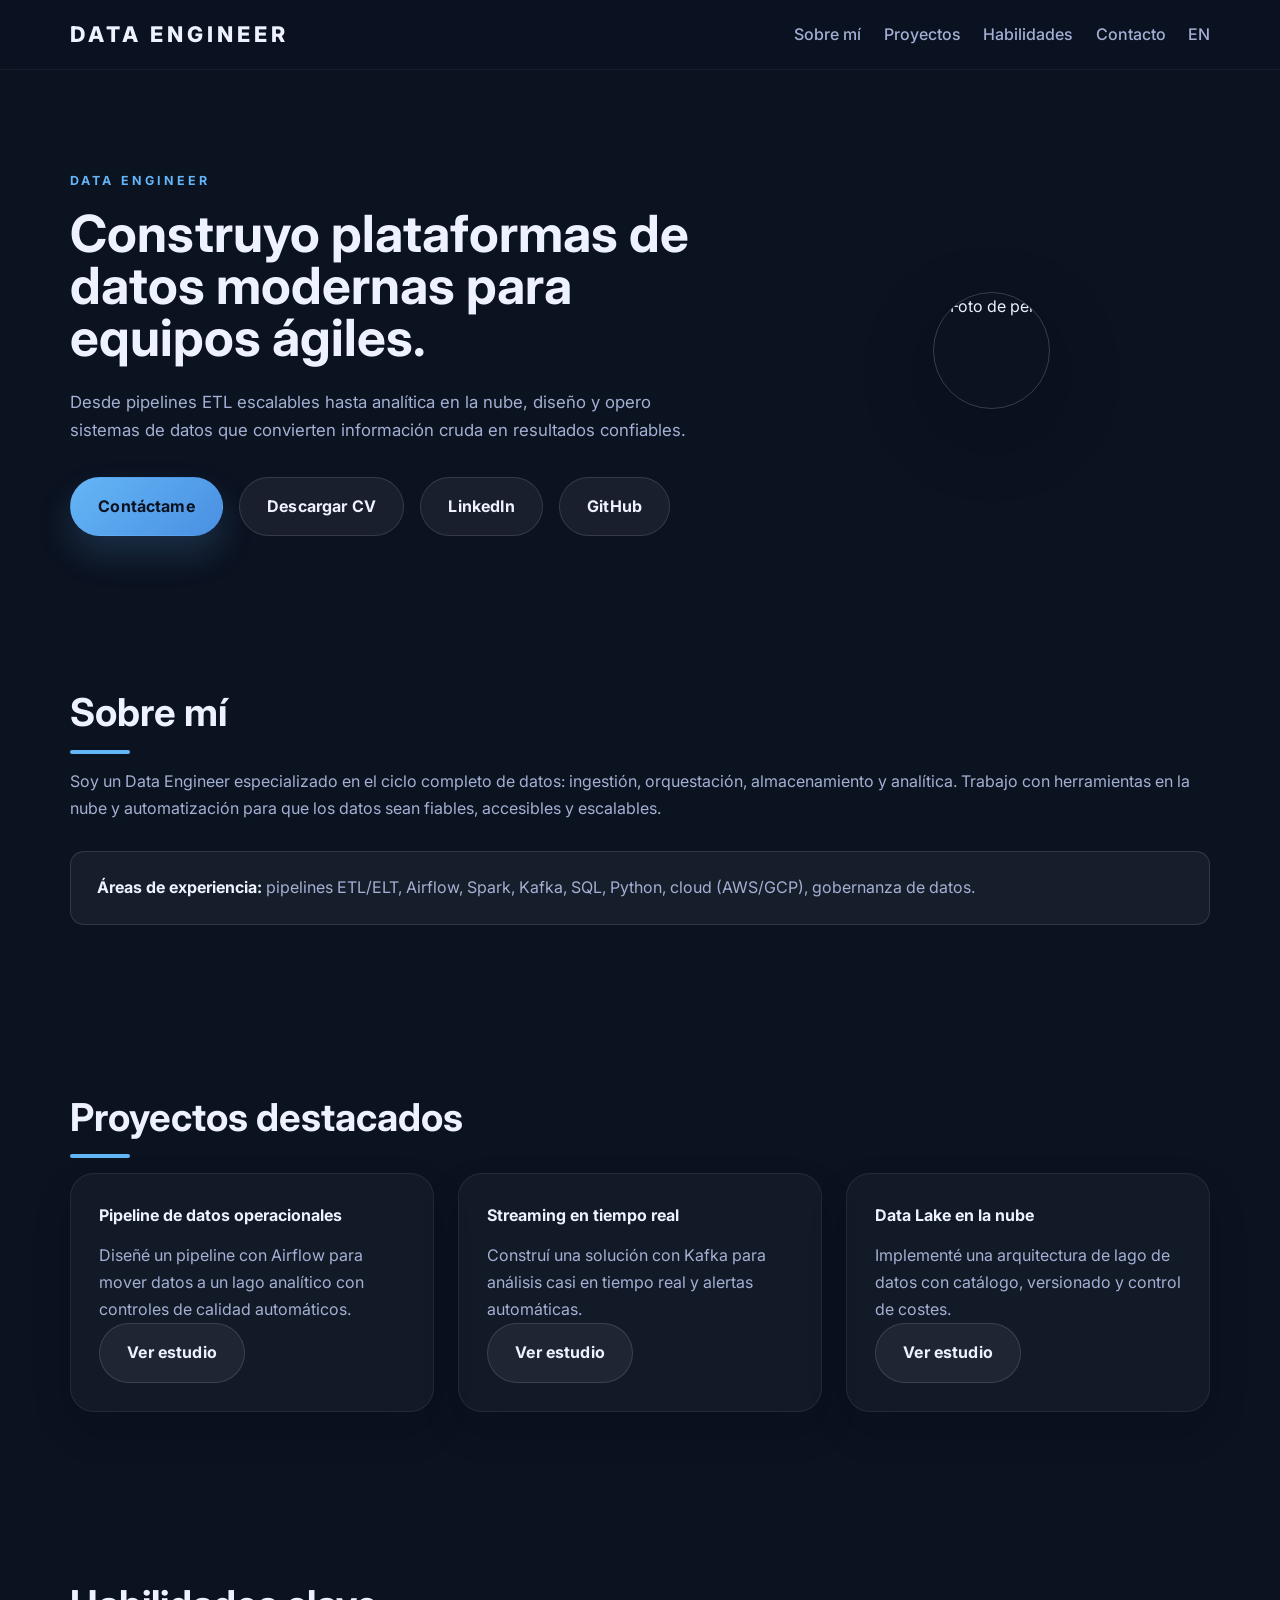
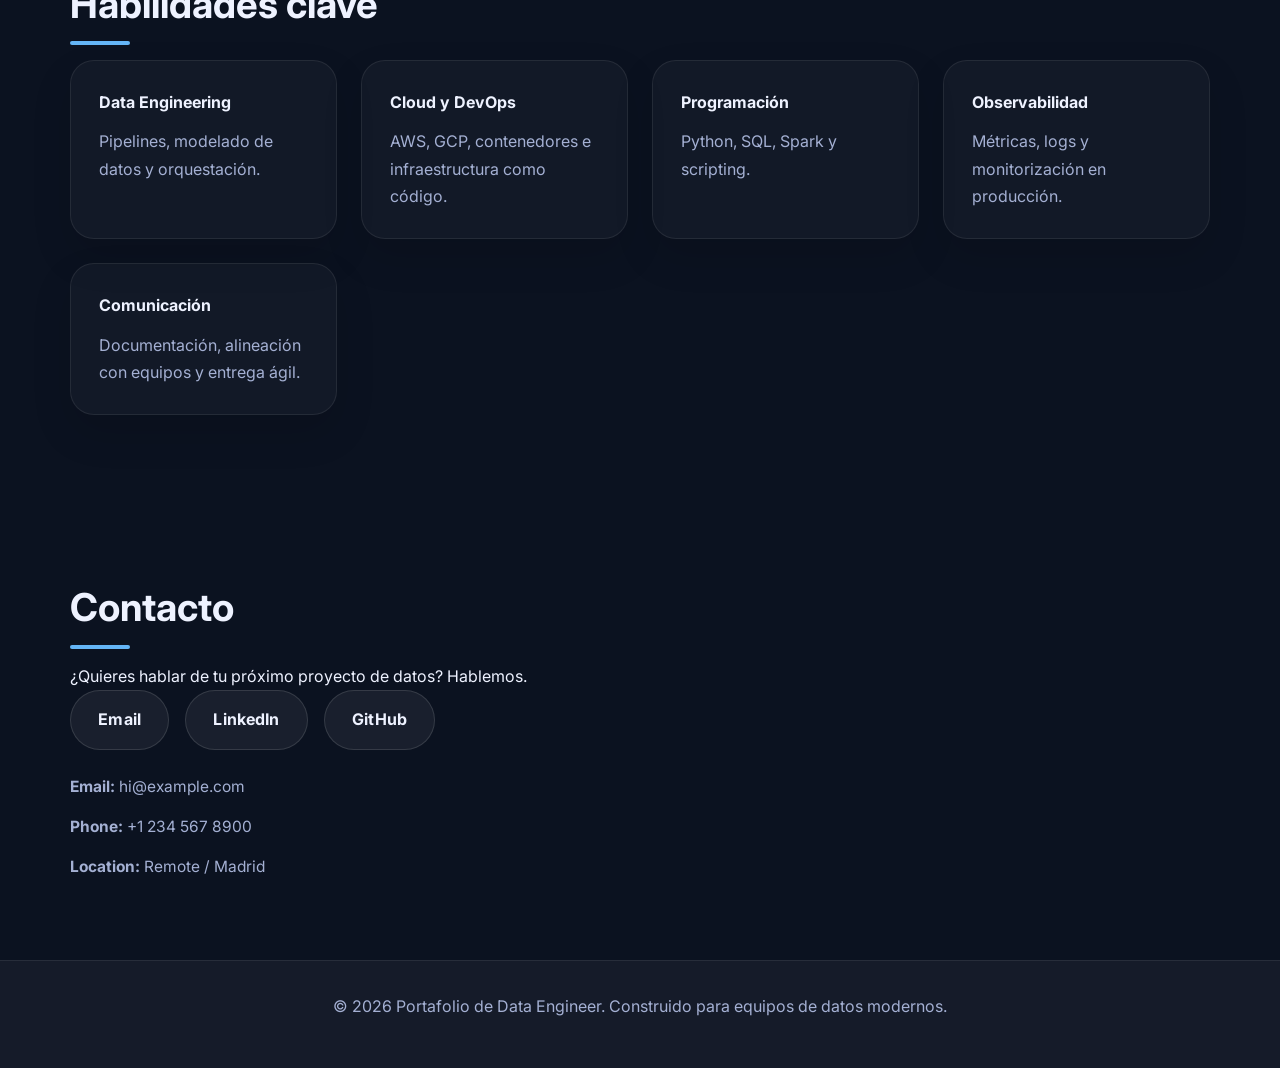
==== index_es.html @ 2ae7975a "Update index_es.html" ====
<!DOCTYPE html>
<html lang="es">
<head>
    <meta charset="UTF-8">
    <meta name="viewport" content="width=device-width, initial-scale=1.0">
    <meta name="description" content="Sitio personal de un Data Engineer que diseña plataformas y pipelines de datos escalables.">
    <title>Portafolio de Data Engineer</title>
    <link href="https://fonts.googleapis.com/css2?family=Inter:wght@300;400;600;700;800&display=swap" rel="stylesheet">
    <link rel="stylesheet" href="styles.css">
</head>
<body>
    <header class="header">
        <nav class="navbar">
            <div class="container nav-inner">
                <a class="logo" href="index_es.html">Data Engineer</a>
                <button class="nav-toggle" aria-controls="primary-navigation" aria-expanded="false">
                    <span class="sr-only">Abrir menú móvil</span>
                    <span class="hamburger"></span>
                </button>
                <ul id="primary-navigation" class="nav-links">
                    <li><a href="#about">Sobre mí</a></li>
                    <li><a href="#projects">Proyectos</a></li>
                    <li><a href="#skills">Habilidades</a></li>
                    <li><a href="#contact">Contacto</a></li>
                    <li><a class="lang-switch" href="index.html" target="_self">EN</a></li>
                </ul>
            </div>
        </nav>
    </header>

    <main>
        <section class="hero">
            <div class="hero-network">
                <span class="node node-1"></span>
                <span class="node node-2"></span>
                <span class="node node-3"></span>
                <span class="node node-4"></span>
                <span class="line line-1"></span>
                <span class="line line-2"></span>
                <span class="line line-3"></span>
            </div>
            <div class="container hero-inner">
                <div class="hero-content">
                    <p class="eyebrow">DATA ENGINEER</p>
                    <h1>Construyo plataformas de datos modernas para equipos ágiles.</h1>
                    <p class="subtitle">Desde pipelines ETL escalables hasta analítica en la nube, diseño y opero sistemas de datos que convierten información cruda en resultados confiables.</p>
                    <div class="hero-ctas">
                        <a href="#contact" class="btn btn-primary">Contáctame</a>
                        <a href="assets/Ismael_Bovingdon_Castillejo_CV.pdf" download class="btn btn-secondary" target="_blank" rel="noopener">Descargar CV</a>
                        <a href="https://www.linkedin.com/in/ismael-bovingdon-castillejo-6a775074/" class="btn btn-secondary" target="_blank" rel="noopener">LinkedIn</a>
                        <a href="https://github.com/I-Bovingdon" class="btn btn-secondary" target="_blank" rel="noopener">GitHub</a>
                    </div>
                </div>
                <div class="hero-image">
                    <div class="hero-shape">
                        <span class="shape shape-1"></span>
                        <span class="shape shape-2"></span>
                        <span class="shape shape-3"></span>
                        <img src="assets/profile02.png" alt="Foto de perfil" loading="lazy">
                    </div>
                </div>
            </div>
        </section>

        <section id="about" class="section about">
            <div class="container">
                <h3>Sobre mí</h3>
                <p>Soy un Data Engineer especializado en el ciclo completo de datos: ingestión, orquestación, almacenamiento y analítica. Trabajo con herramientas en la nube y automatización para que los datos sean fiables, accesibles y escalables.</p>
                <div class="highlight-box">
                    <p><strong>Áreas de experiencia:</strong> pipelines ETL/ELT, Airflow, Spark, Kafka, SQL, Python, cloud (AWS/GCP), gobernanza de datos.</p>
                </div>
            </div>
        </section>

        <section id="projects" class="section projects">
            <div class="container">
                <h3>Proyectos destacados</h3>
                <div class="projects-grid">
                    <div class="project-card">
                        <h4>Pipeline de datos operacionales</h4>
                        <p>Diseñé un pipeline con Airflow para mover datos a un lago analítico con controles de calidad automáticos.</p>
                        <a href="#" class="btn btn-secondary">Ver estudio</a>
                    </div>
                    <div class="project-card">
                        <h4>Streaming en tiempo real</h4>
                        <p>Construí una solución con Kafka para análisis casi en tiempo real y alertas automáticas.</p>
                        <a href="#" class="btn btn-secondary">Ver estudio</a>
                    </div>
                    <div class="project-card">
                        <h4>Data Lake en la nube</h4>
                        <p>Implementé una arquitectura de lago de datos con catálogo, versionado y control de costes.</p>
                        <a href="#" class="btn btn-secondary">Ver estudio</a>
                    </div>
                </div>
            </div>
        </section>

        <section id="skills" class="section skills">
            <div class="container">
                <h3>Habilidades clave</h3>
                <div class="skills-grid">
                    <div class="skill-card">
                        <h4>Data Engineering</h4>
                        <p>Pipelines, modelado de datos y orquestación.</p>
                    </div>
                    <div class="skill-card">
                        <h4>Cloud y DevOps</h4>
                        <p>AWS, GCP, contenedores e infraestructura como código.</p>
                    </div>
                    <div class="skill-card">
                        <h4>Programación</h4>
                        <p>Python, SQL, Spark y scripting.</p>
                    </div>
                    <div class="skill-card">
                        <h4>Observabilidad</h4>
                        <p>Métricas, logs y monitorización en producción.</p>
                    </div>
                    <div class="skill-card">
                        <h4>Comunicación</h4>
                        <p>Documentación, alineación con equipos y entrega ágil.</p>
                    </div>
                </div>
            </div>
        </section>

        <section id="contact" class="section contact">
            <div class="container">
                <h3>Contacto</h3>
                <p>¿Quieres hablar de tu próximo proyecto de datos? Hablemos.</p>
                <div class="contact-info">
                    <a href="mailto:hi@example.com" class="btn btn-secondary">Email</a>
                    <a href="https://www.linkedin.com/in/ismael-bovingdon-castillejo-6a775074/" class="btn btn-secondary" target="_blank" rel="noopener">LinkedIn</a>
                    <a href="https://github.com/I-Bovingdon" class="btn btn-secondary" target="_blank" rel="noopener">GitHub</a>
                </div>
                <div class="contact-details">
                    <div><strong>Email:</strong> hi@example.com</div>
                    <div><strong>Phone:</strong> +1 234 567 8900</div>
                    <div><strong>Location:</strong> Remote / Madrid</div>
                </div>
            </div>
        </section>
    </main>

    <footer class="footer">
        <div class="container">
            <p>&copy; 2026 Portafolio de Data Engineer. Construido para equipos de datos modernos.</p>
        </div>
    </footer>

    <script src="WEB/app.js"></script>
</body>
</html>
---- styles.css ----
/* =============================================================
   PERSONAL DATA ENGINEER PORTFOLIO STYLES
   ============================================================= */

:root {
    --bg: #0b1220;
    --surface: #12203d;
    --surface-2: #17274d;
    --surface-soft: #1f2e55;
    --text: #eef2ff;
    --muted: #a4b0d3;
    --accent: #64b5f6;
    --accent-strong: #4a90e2;
    --accent-soft: rgba(100, 181, 246, 0.12);
    --border: rgba(255,255,255,0.08);
    --shadow: 0 24px 80px rgba(0, 0, 0, 0.18);
    --radius: 24px;
    --radius-sm: 14px;
    --transition: 0.3s ease;
}

* {
    margin: 0;
    padding: 0;
    box-sizing: border-box;
}

html {
    scroll-behavior: smooth;
}

body {
    font-family: 'Inter', 'Segoe UI', Tahoma, Geneva, Verdana, sans-serif;
    background-color: var(--bg);
    color: var(--text);
    min-height: 100vh;
    line-height: 1.7;
}

img {
    max-width: 100%;
    display: block;
}

a {
    color: inherit;
    text-decoration: none;
}

button {
    font: inherit;
}

.container {
    width: min(1140px, calc(100% - 2rem));
    margin: 0 auto;
}

.header {
    position: sticky;
    top: 0;
    z-index: 100;
    backdrop-filter: blur(12px);
    background: rgba(11, 18, 32, 0.88);
    border-bottom: 1px solid rgba(255,255,255,0.05);
}

.navbar {
    padding: 1rem 0;
}

.navbar .container {
    display: flex;
    align-items: center;
    justify-content: space-between;
    gap: 1rem;
}

.logo {
    font-size: 1.35rem;
    font-weight: 800;
    letter-spacing: 0.18em;
    text-transform: uppercase;
    color: var(--text);
}

.nav-links {
    display: flex;
    align-items: center;
    gap: 1.4rem;
    list-style: none;
}

.nav-links a {
    position: relative;
    color: var(--muted);
    font-weight: 500;
    transition: color var(--transition);
}

.nav-links a:hover,
.nav-links a:focus-visible {
    color: var(--text);
}

.nav-links a::after {
    content: '';
    position: absolute;
    left: 0;
    bottom: -6px;
    width: 0;
    height: 2px;
    background: var(--accent);
    transition: width var(--transition);
}

.nav-links a:hover::after,
.nav-links a:focus-visible::after {
    width: 100%;
}

.nav-toggle {
    display: none;
    border: 1px solid rgba(255,255,255,0.08);
    background: transparent;
    color: var(--text);
    width: 44px;
    height: 44px;
    border-radius: 12px;
    align-items: center;
    justify-content: center;
    cursor: pointer;
}

.nav-toggle .hamburger,
.nav-toggle .hamburger::before,
.nav-toggle .hamburger::after {
    content: '';
    display: block;
    width: 20px;
    height: 2px;
    background: var(--text);
    border-radius: 999px;
}

.nav-toggle .hamburger::before {
    transform: translateY(-6px);
}

.nav-toggle .hamburger::after {
    transform: translateY(4px);
}

.hero {
    padding: 6rem 0 4rem;
}

.hero-inner {
    display: grid;
    grid-template-columns: minmax(0, 1.2fr) minmax(280px, 0.8fr);
    gap: 3rem;
    align-items: center;
}

.hero-content {
    max-width: 620px;
}

.eyebrow {
    display: inline-block;
    margin-bottom: 1rem;
    letter-spacing: 0.25em;
    text-transform: uppercase;
    color: var(--accent);
    font-size: 0.78rem;
    font-weight: 700;
}

.hero h1 {
    font-size: clamp(2.75rem, 4vw, 4.25rem);
    line-height: 1.02;
    margin-bottom: 1.5rem;
}

.subtitle {
    max-width: 680px;
    color: var(--muted);
    font-size: 1.05rem;
    margin-bottom: 2rem;
}

.hero-ctas {
    display: flex;
    flex-wrap: wrap;
    gap: 1rem;
}

.btn {
    display: inline-flex;
    align-items: center;
    justify-content: center;
    padding: 0.95rem 1.7rem;
    border-radius: 999px;
    font-weight: 700;
    letter-spacing: 0.01em;
    transition: transform var(--transition), box-shadow var(--transition), background var(--transition), color var(--transition);
    border: 1px solid transparent;
}

.btn-primary {
    background: linear-gradient(135deg, var(--accent), var(--accent-strong));
    color: var(--bg);
    box-shadow: 0 18px 35px rgba(100, 181, 246, 0.18);
}

.btn-primary:hover,
.btn-primary:focus-visible {
    transform: translateY(-2px);
    box-shadow: 0 24px 40px rgba(100, 181, 246, 0.25);
}

.btn-secondary {
    background: rgba(255,255,255,0.06);
    color: var(--text);
    border-color: rgba(255,255,255,0.12);
}

.btn-secondary:hover,
.btn-secondary:focus-visible {
    transform: translateY(-2px);
    background: rgba(255,255,255,0.12);
}

.hero-image {
    display: grid;
    place-items: center;
}

.hero-image img {
    width: min(100%, 360px);
    aspect-ratio: 1 / 1;
    object-fit: cover;
    border-radius: 50%;
    border: 1px solid rgba(255,255,255,0.18);
    box-shadow: var(--shadow);
}

.section {
    padding: 5rem 0;
}

.section h3 {
    font-size: clamp(2rem, 3vw, 2.6rem);
    margin-bottom: 1.4rem;
    color: var(--text);
    position: relative;
}

.section h3::after {
    content: '';
    position: absolute;
    left: 0;
    bottom: -8px;
    width: 60px;
    height: 4px;
    background: var(--accent);
    border-radius: 999px;
}

.highlight-box {
    margin-top: 1.8rem;
    padding: 1.4rem 1.6rem;
    border: 1px solid rgba(255,255,255,0.12);
    background: rgba(255,255,255,0.05);
    border-radius: var(--radius-sm);
    color: var(--text);
}

.highlight-box strong {
    color: var(--text);
}

.projects-grid,
.skills-grid {
    display: grid;
    grid-template-columns: repeat(auto-fit, minmax(240px, 1fr));
    gap: 1.5rem;
}

.project-card,
.skill-card {
    background: rgba(255,255,255,0.03);
    border: 1px solid rgba(255,255,255,0.08);
    border-radius: var(--radius);
    padding: 1.75rem;
    box-shadow: 0 18px 40px rgba(0, 0, 0, 0.12);
    transition: transform var(--transition), border-color var(--transition), box-shadow var(--transition);
}

.project-card:hover,
.project-card:focus-within,
.skill-card:hover,
.skill-card:focus-within {
    transform: translateY(-6px);
    border-color: rgba(100, 181, 246, 0.32);
    box-shadow: 0 26px 55px rgba(0, 0, 0, 0.18);
}

.project-card h4,
.skill-card h4 {
    color: var(--text);
    margin-bottom: 0.8rem;
}

.project-card p,
.skill-card p,
.about p,
.contact-details div {
    color: var(--muted);
}

.timeline {
    display: grid;
    gap: 1.5rem;
}

.timeline-item {
    background: rgba(255,255,255,0.04);
    border: 1px solid rgba(255,255,255,0.08);
    border-radius: var(--radius);
    padding: 1.4rem 1.6rem;
}

.timeline-item h4 {
    font-size: 1.1rem;
    margin-bottom: 0.5rem;
}

.timeline-item .period {
    color: var(--accent);
    font-weight: 700;
    margin-bottom: 0.9rem;
    display: inline-block;
}

.contact-info {
    display: flex;
    flex-wrap: wrap;
    gap: 1rem;
    margin-bottom: 1.5rem;
}

.contact-details {
    display: grid;
    gap: 0.85rem;
    color: var(--muted);
    font-size: 0.97rem;
}

.footer {
    padding: 2rem 0 3rem;
    background: rgba(255,255,255,0.04);
    border-top: 1px solid rgba(255,255,255,0.08);
    text-align: center;
    color: var(--muted);
}

.footer p {
    margin: 0;
}

.sr-only {
    position: absolute;
    width: 1px;
    height: 1px;
    padding: 0;
    overflow: hidden;
    clip: rect(0,0,0,0);
    white-space: nowrap;
    border: 0;
}

@media (max-width: 900px) {
    .hero-inner {
        grid-template-columns: 1fr;
    }
    .hero {
        padding-top: 5rem;
    }
}

@media (max-width: 768px) {
    .nav-toggle {
        display: inline-flex;
    }
    .nav-links {
        position: absolute;
        top: 100%;
        right: 1rem;
        background: rgba(11, 18, 32, 0.98);
        flex-direction: column;
        align-items: flex-start;
        width: min(260px, calc(100vw - 2rem));
        padding: 1rem;
        border: 1px solid rgba(255,255,255,0.08);
        border-radius: 20px;
        opacity: 0;
        pointer-events: none;
        transform: translateY(10px);
        transition: opacity var(--transition), transform var(--transition);
    }
    .nav-links.open {
        opacity: 1;
        pointer-events: auto;
        transform: translateY(0);
    }
    .nav-links li {
        width: 100%;
    }
    .nav-links a {
        width: 100%;
        padding: 0.75rem 0;
        border-bottom: 1px solid rgba(255,255,255,0.05);
    }
    .nav-links a:last-child {
        border-bottom: 0;
    }
    .hero {
        padding-bottom: 3rem;
    }
    .hero-content,
    .hero-image {
        text-align: center;
    }
    .hero-content {
        margin: 0 auto;
    }
    .hero-ctas {
        justify-content: center;
    }
    .hero-image img {
        width: 280px;
        height: auto;
    }
}

@media (max-width: 560px) {
    .hero h1 {
        font-size: 2.2rem;
    }
    .hero-image img {
        width: 100%;
        max-width: 260px;
    }
    .btn {
        width: 100%;
    }
    .contact-info {
        flex-direction: column;
    }
    .projects-grid,
    .skills-grid {
        grid-template-columns: 1fr;
    }
}
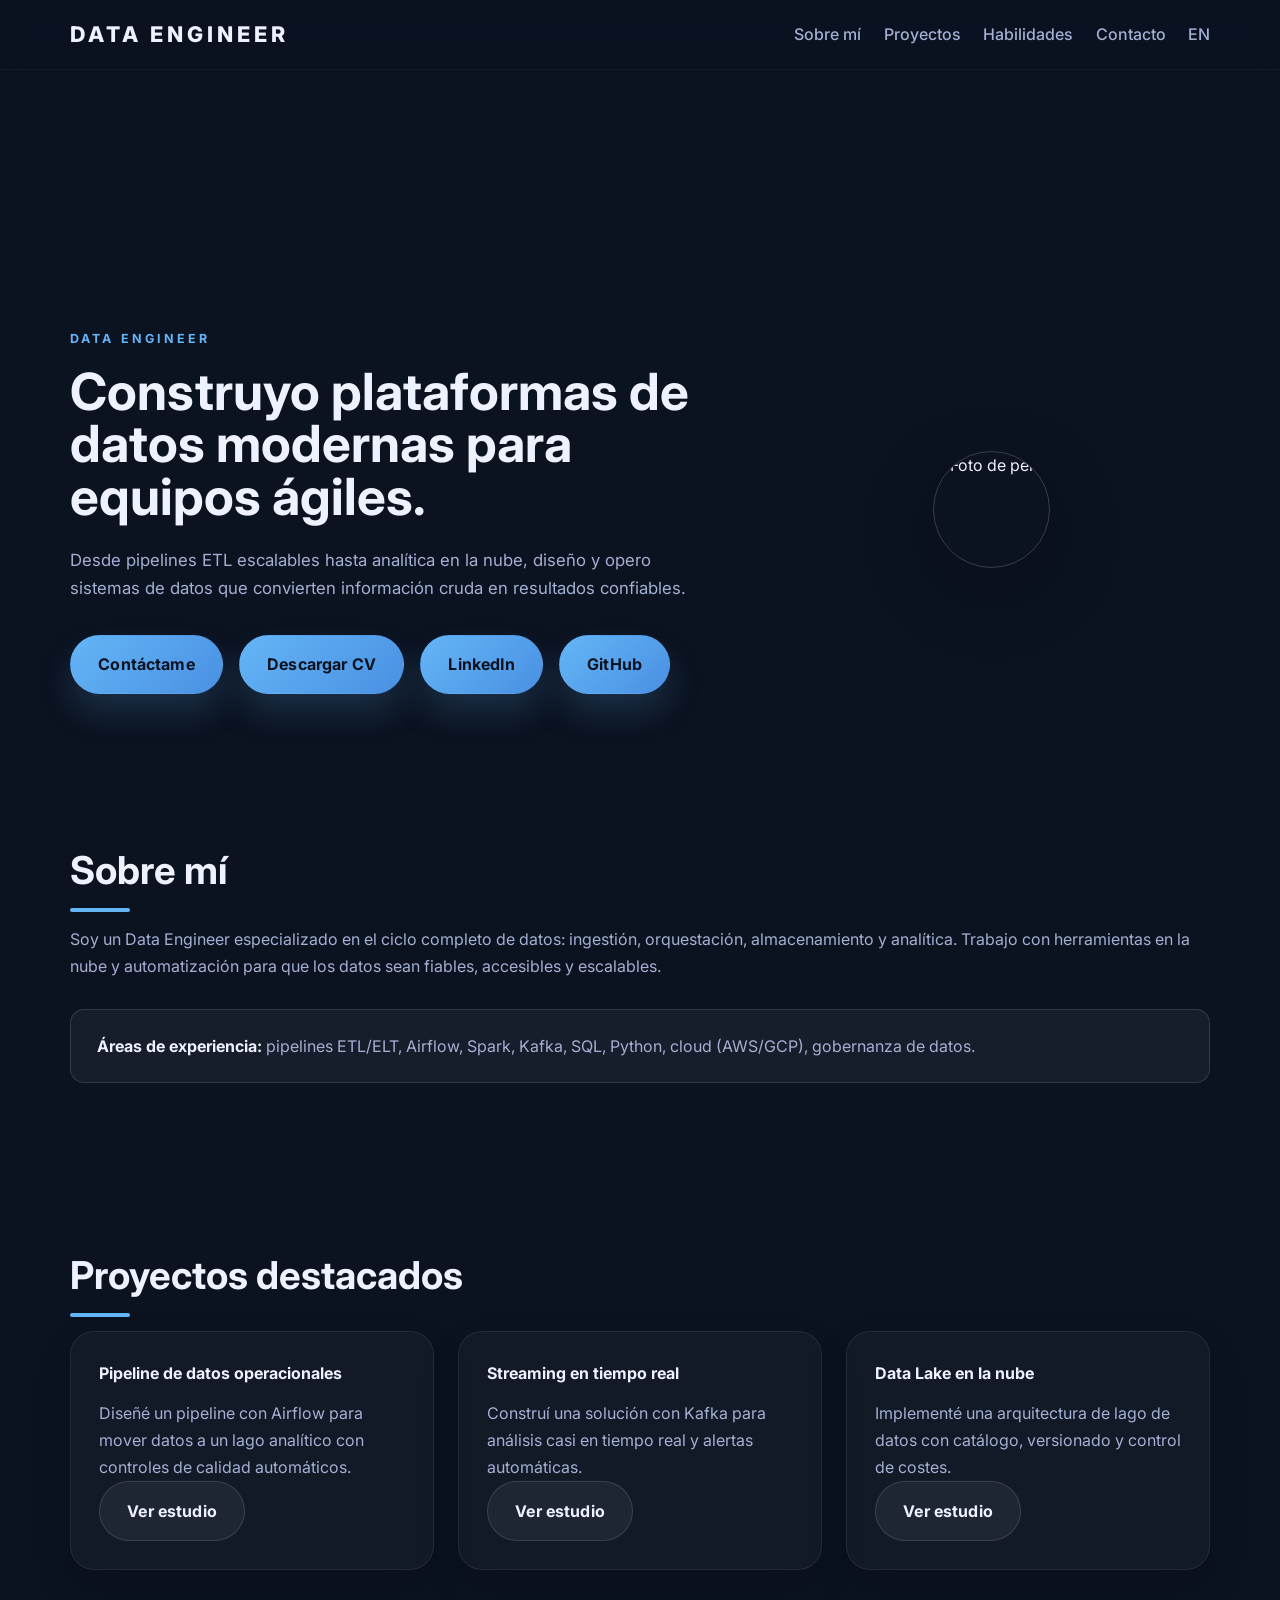
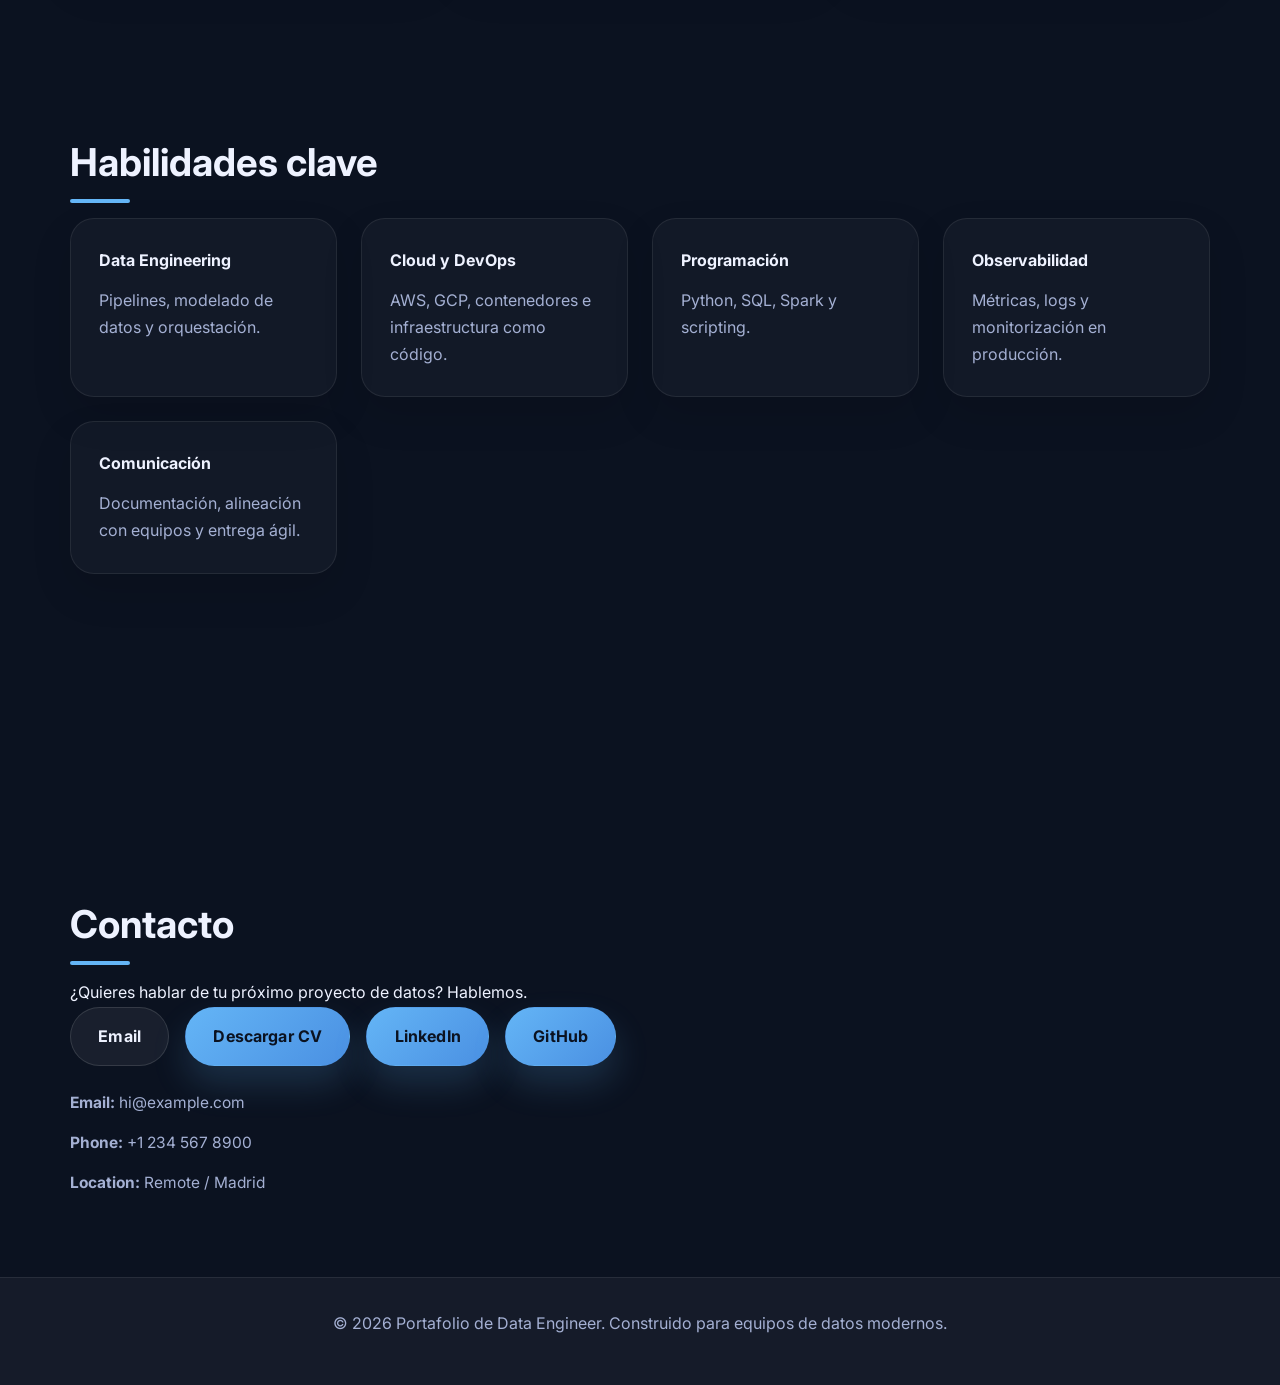
==== commit 37aaa4c3: "Update index_es.html" ====
--- a/index_es.html
+++ b/index_es.html
@@ -30,15 +30,8 @@
 
     <main>
         <section class="hero">
-            <div class="hero-network">
-                <span class="node node-1"></span>
-                <span class="node node-2"></span>
-                <span class="node node-3"></span>
-                <span class="node node-4"></span>
-                <span class="line line-1"></span>
-                <span class="line line-2"></span>
-                <span class="line line-3"></span>
-            </div>
+            <video class="bg-video hero-video" autoplay muted playsinline preload="auto" src="https://media2.giphy.com/media/v1.Y2lkPTc5MGI3NjExd3FuNjlzeW1qNTVpdWRteTZoZ25xejUwaXB4MjhqenVya2VucXRuOSZlcD12MV9pbnRlcm5hbF9naWZfYnlfaWQmY3Q9Zw/lbcLMX9B6sTsGjUmS3/giphy.mp4"></video>
+            
             <div class="container hero-inner">
                 <div class="hero-content">
                     <p class="eyebrow">DATA ENGINEER</p>
@@ -46,9 +39,9 @@
                     <p class="subtitle">Desde pipelines ETL escalables hasta analítica en la nube, diseño y opero sistemas de datos que convierten información cruda en resultados confiables.</p>
                     <div class="hero-ctas">
                         <a href="#contact" class="btn btn-primary">Contáctame</a>
-                        <a href="assets/Ismael_Bovingdon_Castillejo_CV.pdf" download class="btn btn-secondary" target="_blank" rel="noopener">Descargar CV</a>
-                        <a href="https://www.linkedin.com/in/ismael-bovingdon-castillejo-6a775074/" class="btn btn-secondary" target="_blank" rel="noopener">LinkedIn</a>
-                        <a href="https://github.com/I-Bovingdon" class="btn btn-secondary" target="_blank" rel="noopener">GitHub</a>
+                        <a href="assets/CV_Ismael_Bovingdon_Data_Engineer_2026.docx.pdf" download class="btn btn-primary" target="_blank" rel="noopener">Descargar CV</a>
+                        <a href="https://www.linkedin.com/in/ismael-bovingdon-castillejo-6a775074/" class="btn btn-primary" target="_blank" rel="noopener">LinkedIn</a>
+                        <a href="https://github.com/I-Bovingdon" class="btn btn-primary" target="_blank" rel="noopener">GitHub</a>
                     </div>
                 </div>
                 <div class="hero-image">
@@ -124,13 +117,15 @@
         </section>
 
         <section id="contact" class="section contact">
+            <video class="bg-video contact-video" autoplay muted playsinline preload="auto" src="https://media2.giphy.com/media/v1.Y2lkPTc5MGI3NjExamc4YTRidnVkdWh6cnpud28za2toeDNoeWRrc3J2a3gwOWFhOW96YSZlcD12MV9pbnRlcm5hbF9naWZfYnlfaWQmY3Q9Zw/7b8jdNUoFBdcoILjjv/giphy.mp4"></video>
             <div class="container">
                 <h3>Contacto</h3>
                 <p>¿Quieres hablar de tu próximo proyecto de datos? Hablemos.</p>
                 <div class="contact-info">
                     <a href="mailto:hi@example.com" class="btn btn-secondary">Email</a>
-                    <a href="https://www.linkedin.com/in/ismael-bovingdon-castillejo-6a775074/" class="btn btn-secondary" target="_blank" rel="noopener">LinkedIn</a>
-                    <a href="https://github.com/I-Bovingdon" class="btn btn-secondary" target="_blank" rel="noopener">GitHub</a>
+                    <a href="assets/CV_Ismael_Bovingdon_Data_Engineer_2026.docx.pdf" download class="btn btn-primary" target="_blank" rel="noopener">Descargar CV</a>
+                    <a href="https://www.linkedin.com/in/ismael-bovingdon-castillejo-6a775074/" class="btn btn-primary" target="_blank" rel="noopener">LinkedIn</a>
+                    <a href="https://github.com/I-Bovingdon" class="btn btn-primary" target="_blank" rel="noopener">GitHub</a>
                 </div>
                 <div class="contact-details">
                     <div><strong>Email:</strong> hi@example.com</div>
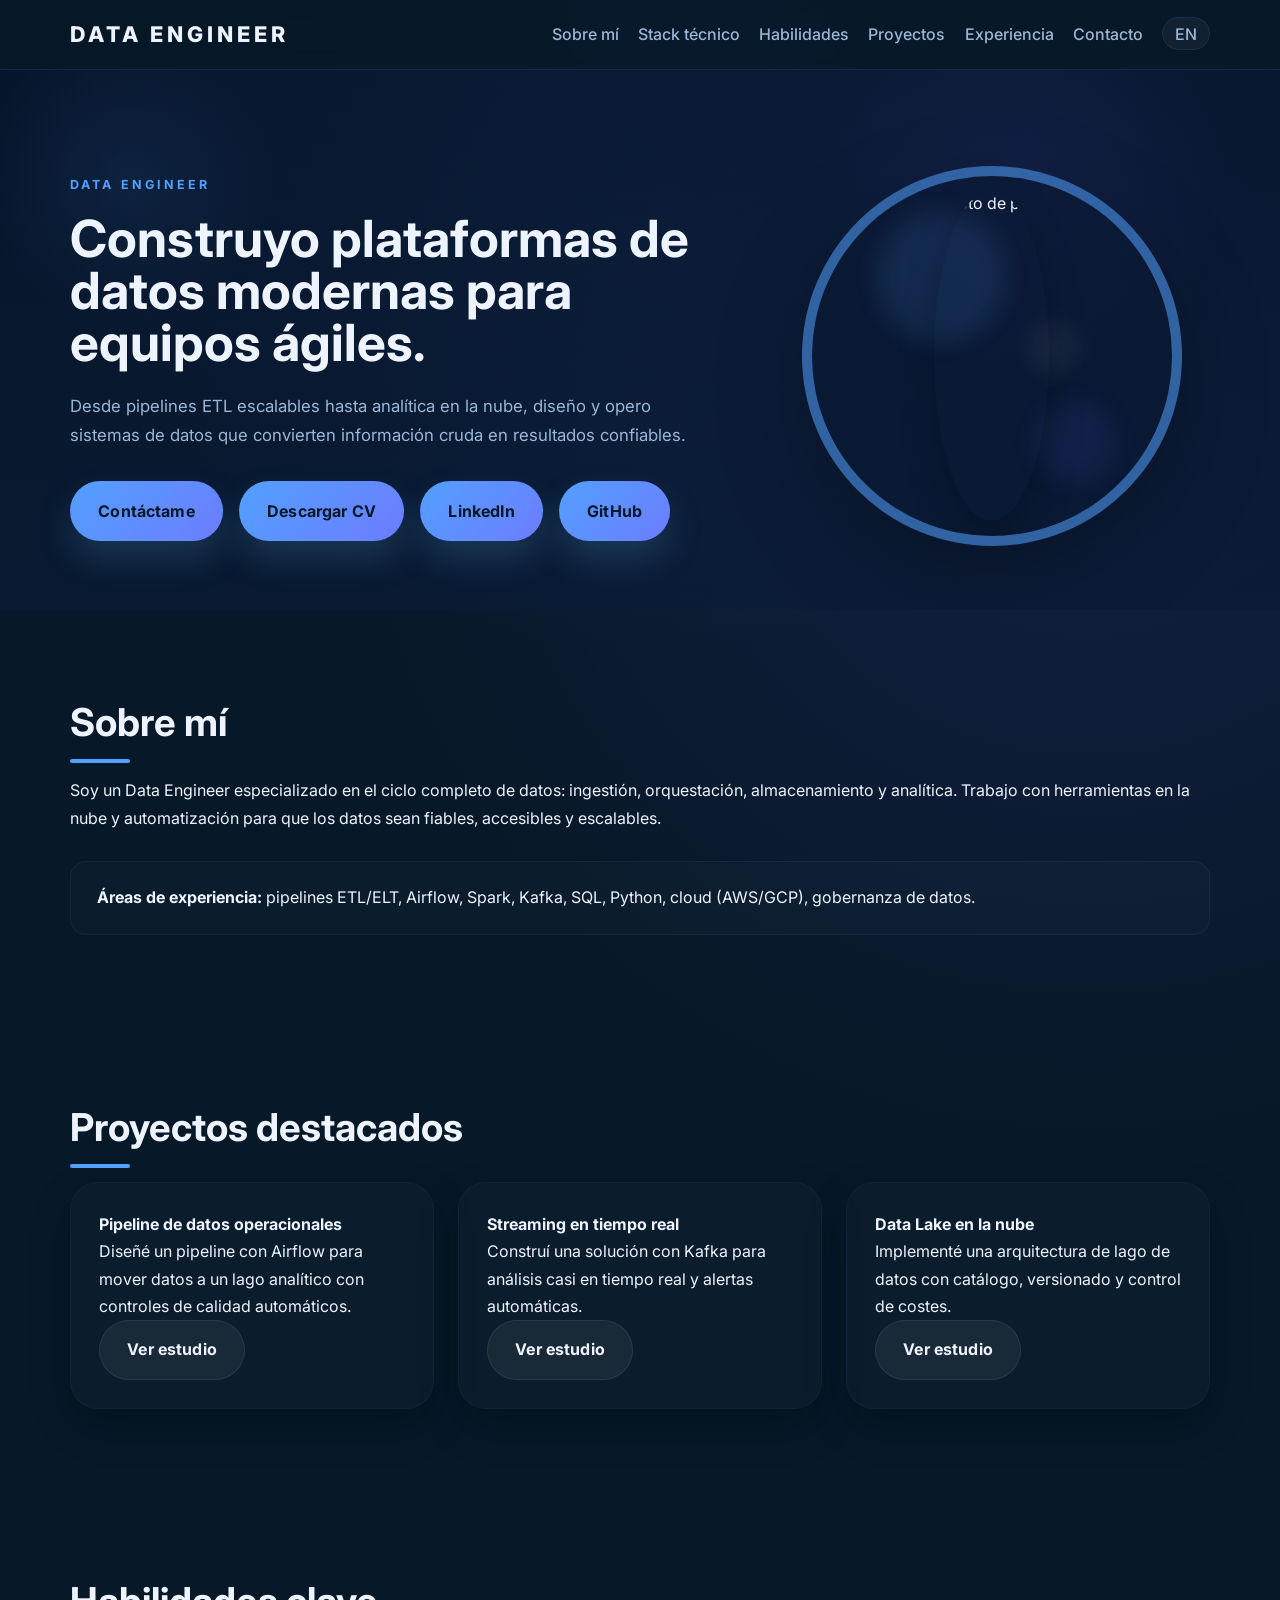
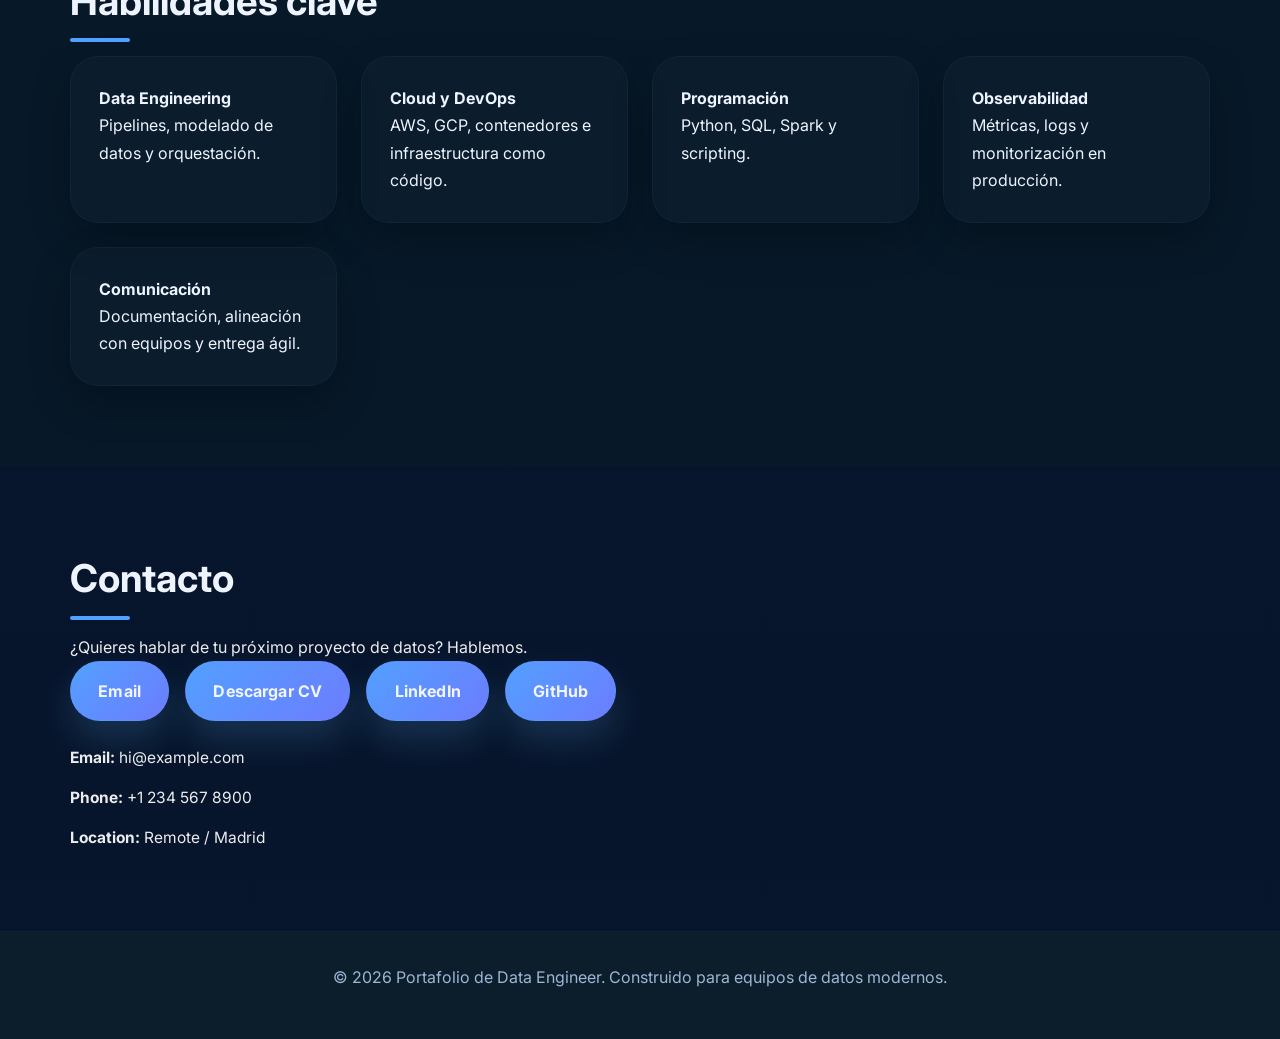
==== commit cde8cee4: "Update navigation links in index_es.html" ====
--- a/index_es.html
+++ b/index_es.html
@@ -8,7 +8,7 @@
     <link href="https://fonts.googleapis.com/css2?family=Inter:wght@300;400;600;700;800&display=swap" rel="stylesheet">
     <link rel="stylesheet" href="styles.css">
 </head>
-<body>
+<body class="lang-es">
     <header class="header">
         <nav class="navbar">
             <div class="container nav-inner">
@@ -19,10 +19,12 @@
                 </button>
                 <ul id="primary-navigation" class="nav-links">
                     <li><a href="#about">Sobre mí</a></li>
+                    <li><a href="#stack">Stack técnico</a></li>
+                    <li><a href="#skills">Habilidades</a></li>
                     <li><a href="#projects">Proyectos</a></li>
-                    <li><a href="#skills">Habilidades</a></li>
+                    <li><a href="#experience">Experiencia</a></li>
                     <li><a href="#contact">Contacto</a></li>
-                    <li><a class="lang-switch" href="index.html" target="_self">EN</a></li>
+                    <li><a class="lang-switch lang-english" href="index.html" target="_self">EN</a></li>
                 </ul>
             </div>
         </nav>
@@ -122,7 +124,7 @@
                 <h3>Contacto</h3>
                 <p>¿Quieres hablar de tu próximo proyecto de datos? Hablemos.</p>
                 <div class="contact-info">
-                    <a href="mailto:hi@example.com" class="btn btn-secondary">Email</a>
+                    <a href="mailto:hi@example.com" class="btn btn-primary">Email</a>
                     <a href="assets/CV_Ismael_Bovingdon_Data_Engineer_2026.docx.pdf" download class="btn btn-primary" target="_blank" rel="noopener">Descargar CV</a>
                     <a href="https://www.linkedin.com/in/ismael-bovingdon-castillejo-6a775074/" class="btn btn-primary" target="_blank" rel="noopener">LinkedIn</a>
                     <a href="https://github.com/I-Bovingdon" class="btn btn-primary" target="_blank" rel="noopener">GitHub</a>
--- a/styles.css
+++ b/styles.css
@@ -1,465 +1,129 @@
 /* =============================================================
-   PERSONAL DATA ENGINEER PORTFOLIO STYLES
+   PERSONAL DATA ENGINEER PORTFOLIO STYLES (cleaned)
    ============================================================= */
 
 :root {
-    --bg: #0b1220;
-    --surface: #12203d;
-    --surface-2: #17274d;
-    --surface-soft: #1f2e55;
-    --text: #eef2ff;
-    --muted: #a4b0d3;
-    --accent: #64b5f6;
-    --accent-strong: #4a90e2;
-    --accent-soft: rgba(100, 181, 246, 0.12);
-    --border: rgba(255,255,255,0.08);
-    --shadow: 0 24px 80px rgba(0, 0, 0, 0.18);
-    --radius: 24px;
-    --radius-sm: 14px;
-    --transition: 0.3s ease;
+    --bg: #071828;
+    --surface: #0d1f3c;
+    --surface-2: #112a54;
+    --surface-soft: #142f65;
+    --text: #eef4ff;
+    --muted: #9cb7d5;
+    --accent: #52a0ff;
+    --accent-strong: #6d7cff;
+    --accent-soft: rgba(82, 160, 255, 0.18);
+    --border: rgba(82, 160, 255, 0.22);
+    --shadow: 0 28px 90px rgba(0, 0, 0, 0.28);
+    --radius: 28px;
+    --radius-sm: 16px;
+    --transition: 0.32s ease;
 }
 
-* {
-    margin: 0;
-    padding: 0;
-    box-sizing: border-box;
-}
-
-html {
-    scroll-behavior: smooth;
-}
-
+* { box-sizing: border-box; margin: 0; padding: 0; }
+html { scroll-behavior: smooth; }
 body {
     font-family: 'Inter', 'Segoe UI', Tahoma, Geneva, Verdana, sans-serif;
-    background-color: var(--bg);
+    background: radial-gradient(circle at top, rgba(82,160,255,0.16), transparent 24%),
+                radial-gradient(circle at 85% 15%, rgba(109,93,255,0.12), transparent 30%),
+                var(--bg);
     color: var(--text);
     min-height: 100vh;
     line-height: 1.7;
 }
 
-img {
-    max-width: 100%;
-    display: block;
+img { max-width: 100%; display: block; }
+a { color: inherit; text-decoration: none; }
+button { font: inherit; }
+
+.container { width: min(1140px, calc(100% - 2rem)); margin: 0 auto; }
+
+/* Header / Nav */
+.header {
+    position: sticky; top: 0; z-index: 100;
+    backdrop-filter: blur(12px);
+    background: rgba(7,24,40,0.92);
+    border-bottom: 1px solid rgba(82,160,255,0.14);
 }
+.navbar { padding: 1rem 0; }
+.navbar .container { display:flex; align-items:center; justify-content:space-between; gap:1rem; }
+.logo { font-size:1.35rem; font-weight:800; letter-spacing:0.18em; text-transform:uppercase; color:var(--text); }
 
-a {
-    color: inherit;
-    text-decoration: none;
+.nav-links { display:flex; align-items:center; gap:1.2rem; list-style:none; }
+.nav-links a { position:relative; color:var(--muted); font-weight:500; transition: color var(--transition); }
+.nav-links a:hover, .nav-links a:focus-visible { color:var(--text); }
+.nav-links a::after { content:''; position:absolute; left:0; bottom:-6px; width:0; height:2px; background:var(--accent); transition: width var(--transition); }
+.nav-links a:hover::after, .nav-links a:focus-visible::after { width:100%; }
+
+.lang-switch { padding:0.35rem 0.75rem; border-radius:999px; background: rgba(255,255,255,0.04); border:1px solid rgba(82,160,255,0.12); }
+
+.nav-toggle { display:none; border:1px solid rgba(255,255,255,0.04); background:transparent; color:var(--text); width:44px; height:44px; border-radius:12px; align-items:center; justify-content:center; cursor:pointer; }
+.nav-toggle .hamburger, .nav-toggle .hamburger::before, .nav-toggle .hamburger::after { content:''; display:block; width:20px; height:2px; background:var(--text); border-radius:999px; }
+.nav-toggle .hamburger::before { transform: translateY(-6px); }
+.nav-toggle .hamburger::after { transform: translateY(4px); }
+
+/* Hero */
+.hero { position:relative; padding:6rem 0 4rem; background: linear-gradient(180deg, rgba(7,20,45,0.72), rgba(9,27,55,0.6)); overflow:hidden; }
+.hero::before { content:''; position:absolute; inset:0; background: radial-gradient(circle at 10% 20%, rgba(82,160,255,0.08), transparent 12%), radial-gradient(circle at 80% 20%, rgba(109,93,255,0.08), transparent 18%); pointer-events:none; }
+
+.bg-video { position:absolute; inset:0; width:100%; height:100%; object-fit:cover; z-index:-1; opacity:0; transition: opacity 0.35s ease; }
+.bg-video.visible { opacity:1; }
+
+.hero-inner { position:relative; display:grid; grid-template-columns: minmax(0,1.2fr) minmax(280px,0.8fr); gap:3rem; align-items:center; z-index:2; }
+.hero-content { max-width:620px; }
+.eyebrow { display:inline-block; margin-bottom:1rem; letter-spacing:0.25em; text-transform:uppercase; color:var(--accent); font-size:0.78rem; font-weight:700; }
+.hero h1 { font-size:clamp(2.75rem, 4vw, 4.25rem); line-height:1.02; margin-bottom:1.5rem; }
+.subtitle { max-width:680px; color:var(--muted); font-size:1.05rem; margin-bottom:2rem; }
+
+.hero-ctas { display:flex; flex-wrap:wrap; gap:1rem; }
+
+.btn { display:inline-flex; align-items:center; justify-content:center; padding:0.95rem 1.7rem; border-radius:999px; font-weight:700; letter-spacing:0.01em; transition: transform var(--transition), box-shadow var(--transition), background var(--transition), color var(--transition); border:1px solid transparent; }
+.btn-primary { background: linear-gradient(135deg, var(--accent), var(--accent-strong)); color: var(--bg); box-shadow: 0 18px 35px rgba(100,181,246,0.18); }
+.btn-primary:hover, .btn-primary:focus-visible { transform: translateY(-2px); box-shadow: 0 24px 40px rgba(100,181,246,0.25); }
+.btn-secondary { background: rgba(255,255,255,0.06); color:var(--text); border-color: rgba(255,255,255,0.08); }
+.btn-secondary:hover, .btn-secondary:focus-visible { transform: translateY(-2px); background: rgba(255,255,255,0.12); }
+
+/* Hero image / circular frame */
+.hero-image { display:grid; place-items:center; }
+.hero-shape { position:relative; width: min(100%, 380px); aspect-ratio:1/1; display:grid; place-items:center; border-radius:50%; background: rgba(10,24,50,0.55); overflow:hidden; border: 10px solid rgba(82,160,255,0.55); box-shadow: 0 32px 88px rgba(0,0,0,0.28); }
+.hero-shape .shape { position:absolute; border-radius:50%; filter:blur(12px); opacity:0.7; animation:float 10s ease-in-out infinite; }
+.shape-1 { width:130px; height:130px; background: rgba(82,160,255,0.18); top:10%; left:18%; }
+.shape-2 { width:85px; height:85px; background: rgba(109,93,255,0.14); bottom:14%; right:15%; animation-duration:8s; }
+.shape-3 { width:55px; height:55px; background: rgba(255,255,255,0.08); top:40%; right:25%; animation-duration:7s; }
+
+.hero-shape img { width:auto; height:92%; max-width:92%; max-height:92%; object-fit:contain; border-radius:50%; box-shadow:0 18px 36px rgba(0,0,0,0.26); z-index:1; display:block; margin:0 auto; }
+@keyframes float { 0%,100%{transform:translateY(0) translateX(0);} 50%{transform:translateY(12px) translateX(6px);} }
+
+/* Contact section with background video */
+.section.contact { position:relative; background: linear-gradient(180deg, rgba(7,20,45,0.86), rgba(7,20,45,0.72)); color:#e6efff; overflow:hidden; }
+.section.contact .bg-video { position:absolute; inset:0; width:100%; height:100%; object-fit:cover; z-index:-1; }
+.section.contact .contact-details, .section.contact p, .section.contact .contact-info a { color: rgba(255,255,255,0.92); }
+
+.section { padding:5rem 0; }
+.section h3 { font-size:clamp(2rem,3vw,2.6rem); margin-bottom:1.4rem; color:var(--text); position:relative; }
+.section h3::after { content:''; position:absolute; left:0; bottom:-8px; width:60px; height:4px; background:var(--accent); border-radius:999px; }
+
+.highlight-box { margin-top:1.8rem; padding:1.4rem 1.6rem; border:1px solid rgba(255,255,255,0.04); background: rgba(255,255,255,0.02); border-radius:var(--radius-sm); color:var(--text); }
+
+.projects-grid, .skills-grid { display:grid; grid-template-columns: repeat(auto-fit, minmax(240px,1fr)); gap:1.5rem; }
+.project-card, .skill-card { background: rgba(255,255,255,0.02); border:1px solid rgba(82,160,255,0.06); border-radius:var(--radius); padding:1.75rem; box-shadow:0 18px 40px rgba(0,0,0,0.22); transition:transform var(--transition), border-color var(--transition), box-shadow var(--transition), background var(--transition); }
+.project-card:hover, .project-card:focus-within, .skill-card:hover, .skill-card:focus-within { transform: translateY(-6px); border-color: rgba(82,160,255,0.12); box-shadow: 0 26px 55px rgba(0,0,0,0.26); }
+
+.timeline { display:grid; gap:1.5rem; }
+.timeline-item { background: rgba(255,255,255,0.02); border:1px solid rgba(82,160,255,0.06); border-radius:var(--radius); padding:1.4rem 1.6rem; }
+.timeline-item .period { color:var(--accent); font-weight:700; display:inline-block; margin-bottom:0.9rem; }
+
+.contact-info { display:flex; flex-wrap:wrap; gap:1rem; margin-bottom:1.5rem; }
+.contact-details { display:grid; gap:0.85rem; color:var(--muted); font-size:0.97rem; }
+
+.footer { padding:2rem 0 3rem; background: rgba(255,255,255,0.02); border-top:1px solid rgba(255,255,255,0.02); text-align:center; color:var(--muted); }
+.footer p { margin:0; }
+
+.sr-only { position:absolute; width:1px; height:1px; padding:0; overflow:hidden; clip:rect(0,0,0,0); white-space:nowrap; border:0; }
+
+/* Responsive tweaks */
+@media (max-width: 880px) {
+    .hero-inner { grid-template-columns: 1fr; gap:2rem; }
+    .hero-shape { width: 260px; }
+    .nav-links { display:none; }
+    .nav-toggle { display:flex; }
 }
-
-button {
-    font: inherit;
-}
-
-.container {
-    width: min(1140px, calc(100% - 2rem));
-    margin: 0 auto;
-}
-
-.header {
-    position: sticky;
-    top: 0;
-    z-index: 100;
-    backdrop-filter: blur(12px);
-    background: rgba(11, 18, 32, 0.88);
-    border-bottom: 1px solid rgba(255,255,255,0.05);
-}
-
-.navbar {
-    padding: 1rem 0;
-}
-
-.navbar .container {
-    display: flex;
-    align-items: center;
-    justify-content: space-between;
-    gap: 1rem;
-}
-
-.logo {
-    font-size: 1.35rem;
-    font-weight: 800;
-    letter-spacing: 0.18em;
-    text-transform: uppercase;
-    color: var(--text);
-}
-
-.nav-links {
-    display: flex;
-    align-items: center;
-    gap: 1.4rem;
-    list-style: none;
-}
-
-.nav-links a {
-    position: relative;
-    color: var(--muted);
-    font-weight: 500;
-    transition: color var(--transition);
-}
-
-.nav-links a:hover,
-.nav-links a:focus-visible {
-    color: var(--text);
-}
-
-.nav-links a::after {
-    content: '';
-    position: absolute;
-    left: 0;
-    bottom: -6px;
-    width: 0;
-    height: 2px;
-    background: var(--accent);
-    transition: width var(--transition);
-}
-
-.nav-links a:hover::after,
-.nav-links a:focus-visible::after {
-    width: 100%;
-}
-
-.nav-toggle {
-    display: none;
-    border: 1px solid rgba(255,255,255,0.08);
-    background: transparent;
-    color: var(--text);
-    width: 44px;
-    height: 44px;
-    border-radius: 12px;
-    align-items: center;
-    justify-content: center;
-    cursor: pointer;
-}
-
-.nav-toggle .hamburger,
-.nav-toggle .hamburger::before,
-.nav-toggle .hamburger::after {
-    content: '';
-    display: block;
-    width: 20px;
-    height: 2px;
-    background: var(--text);
-    border-radius: 999px;
-}
-
-.nav-toggle .hamburger::before {
-    transform: translateY(-6px);
-}
-
-.nav-toggle .hamburger::after {
-    transform: translateY(4px);
-}
-
-.hero {
-    padding: 6rem 0 4rem;
-}
-
-.hero-inner {
-    display: grid;
-    grid-template-columns: minmax(0, 1.2fr) minmax(280px, 0.8fr);
-    gap: 3rem;
-    align-items: center;
-}
-
-.hero-content {
-    max-width: 620px;
-}
-
-.eyebrow {
-    display: inline-block;
-    margin-bottom: 1rem;
-    letter-spacing: 0.25em;
-    text-transform: uppercase;
-    color: var(--accent);
-    font-size: 0.78rem;
-    font-weight: 700;
-}
-
-.hero h1 {
-    font-size: clamp(2.75rem, 4vw, 4.25rem);
-    line-height: 1.02;
-    margin-bottom: 1.5rem;
-}
-
-.subtitle {
-    max-width: 680px;
-    color: var(--muted);
-    font-size: 1.05rem;
-    margin-bottom: 2rem;
-}
-
-.hero-ctas {
-    display: flex;
-    flex-wrap: wrap;
-    gap: 1rem;
-}
-
-.btn {
-    display: inline-flex;
-    align-items: center;
-    justify-content: center;
-    padding: 0.95rem 1.7rem;
-    border-radius: 999px;
-    font-weight: 700;
-    letter-spacing: 0.01em;
-    transition: transform var(--transition), box-shadow var(--transition), background var(--transition), color var(--transition);
-    border: 1px solid transparent;
-}
-
-.btn-primary {
-    background: linear-gradient(135deg, var(--accent), var(--accent-strong));
-    color: var(--bg);
-    box-shadow: 0 18px 35px rgba(100, 181, 246, 0.18);
-}
-
-.btn-primary:hover,
-.btn-primary:focus-visible {
-    transform: translateY(-2px);
-    box-shadow: 0 24px 40px rgba(100, 181, 246, 0.25);
-}
-
-.btn-secondary {
-    background: rgba(255,255,255,0.06);
-    color: var(--text);
-    border-color: rgba(255,255,255,0.12);
-}
-
-.btn-secondary:hover,
-.btn-secondary:focus-visible {
-    transform: translateY(-2px);
-    background: rgba(255,255,255,0.12);
-}
-
-.hero-image {
-    display: grid;
-    place-items: center;
-}
-
-.hero-image img {
-    width: min(100%, 360px);
-    aspect-ratio: 1 / 1;
-    object-fit: cover;
-    border-radius: 50%;
-    border: 1px solid rgba(255,255,255,0.18);
-    box-shadow: var(--shadow);
-}
-
-.section {
-    padding: 5rem 0;
-}
-
-.section h3 {
-    font-size: clamp(2rem, 3vw, 2.6rem);
-    margin-bottom: 1.4rem;
-    color: var(--text);
-    position: relative;
-}
-
-.section h3::after {
-    content: '';
-    position: absolute;
-    left: 0;
-    bottom: -8px;
-    width: 60px;
-    height: 4px;
-    background: var(--accent);
-    border-radius: 999px;
-}
-
-.highlight-box {
-    margin-top: 1.8rem;
-    padding: 1.4rem 1.6rem;
-    border: 1px solid rgba(255,255,255,0.12);
-    background: rgba(255,255,255,0.05);
-    border-radius: var(--radius-sm);
-    color: var(--text);
-}
-
-.highlight-box strong {
-    color: var(--text);
-}
-
-.projects-grid,
-.skills-grid {
-    display: grid;
-    grid-template-columns: repeat(auto-fit, minmax(240px, 1fr));
-    gap: 1.5rem;
-}
-
-.project-card,
-.skill-card {
-    background: rgba(255,255,255,0.03);
-    border: 1px solid rgba(255,255,255,0.08);
-    border-radius: var(--radius);
-    padding: 1.75rem;
-    box-shadow: 0 18px 40px rgba(0, 0, 0, 0.12);
-    transition: transform var(--transition), border-color var(--transition), box-shadow var(--transition);
-}
-
-.project-card:hover,
-.project-card:focus-within,
-.skill-card:hover,
-.skill-card:focus-within {
-    transform: translateY(-6px);
-    border-color: rgba(100, 181, 246, 0.32);
-    box-shadow: 0 26px 55px rgba(0, 0, 0, 0.18);
-}
-
-.project-card h4,
-.skill-card h4 {
-    color: var(--text);
-    margin-bottom: 0.8rem;
-}
-
-.project-card p,
-.skill-card p,
-.about p,
-.contact-details div {
-    color: var(--muted);
-}
-
-.timeline {
-    display: grid;
-    gap: 1.5rem;
-}
-
-.timeline-item {
-    background: rgba(255,255,255,0.04);
-    border: 1px solid rgba(255,255,255,0.08);
-    border-radius: var(--radius);
-    padding: 1.4rem 1.6rem;
-}
-
-.timeline-item h4 {
-    font-size: 1.1rem;
-    margin-bottom: 0.5rem;
-}
-
-.timeline-item .period {
-    color: var(--accent);
-    font-weight: 700;
-    margin-bottom: 0.9rem;
-    display: inline-block;
-}
-
-.contact-info {
-    display: flex;
-    flex-wrap: wrap;
-    gap: 1rem;
-    margin-bottom: 1.5rem;
-}
-
-.contact-details {
-    display: grid;
-    gap: 0.85rem;
-    color: var(--muted);
-    font-size: 0.97rem;
-}
-
-.footer {
-    padding: 2rem 0 3rem;
-    background: rgba(255,255,255,0.04);
-    border-top: 1px solid rgba(255,255,255,0.08);
-    text-align: center;
-    color: var(--muted);
-}
-
-.footer p {
-    margin: 0;
-}
-
-.sr-only {
-    position: absolute;
-    width: 1px;
-    height: 1px;
-    padding: 0;
-    overflow: hidden;
-    clip: rect(0,0,0,0);
-    white-space: nowrap;
-    border: 0;
-}
-
-@media (max-width: 900px) {
-    .hero-inner {
-        grid-template-columns: 1fr;
-    }
-    .hero {
-        padding-top: 5rem;
-    }
-}
-
-@media (max-width: 768px) {
-    .nav-toggle {
-        display: inline-flex;
-    }
-    .nav-links {
-        position: absolute;
-        top: 100%;
-        right: 1rem;
-        background: rgba(11, 18, 32, 0.98);
-        flex-direction: column;
-        align-items: flex-start;
-        width: min(260px, calc(100vw - 2rem));
-        padding: 1rem;
-        border: 1px solid rgba(255,255,255,0.08);
-        border-radius: 20px;
-        opacity: 0;
-        pointer-events: none;
-        transform: translateY(10px);
-        transition: opacity var(--transition), transform var(--transition);
-    }
-    .nav-links.open {
-        opacity: 1;
-        pointer-events: auto;
-        transform: translateY(0);
-    }
-    .nav-links li {
-        width: 100%;
-    }
-    .nav-links a {
-        width: 100%;
-        padding: 0.75rem 0;
-        border-bottom: 1px solid rgba(255,255,255,0.05);
-    }
-    .nav-links a:last-child {
-        border-bottom: 0;
-    }
-    .hero {
-        padding-bottom: 3rem;
-    }
-    .hero-content,
-    .hero-image {
-        text-align: center;
-    }
-    .hero-content {
-        margin: 0 auto;
-    }
-    .hero-ctas {
-        justify-content: center;
-    }
-    .hero-image img {
-        width: 280px;
-        height: auto;
-    }
-}
-
-@media (max-width: 560px) {
-    .hero h1 {
-        font-size: 2.2rem;
-    }
-    .hero-image img {
-        width: 100%;
-        max-width: 260px;
-    }
-    .btn {
-        width: 100%;
-    }
-    .contact-info {
-        flex-direction: column;
-    }
-    .projects-grid,
-    .skills-grid {
-        grid-template-columns: 1fr;
-    }
-}
